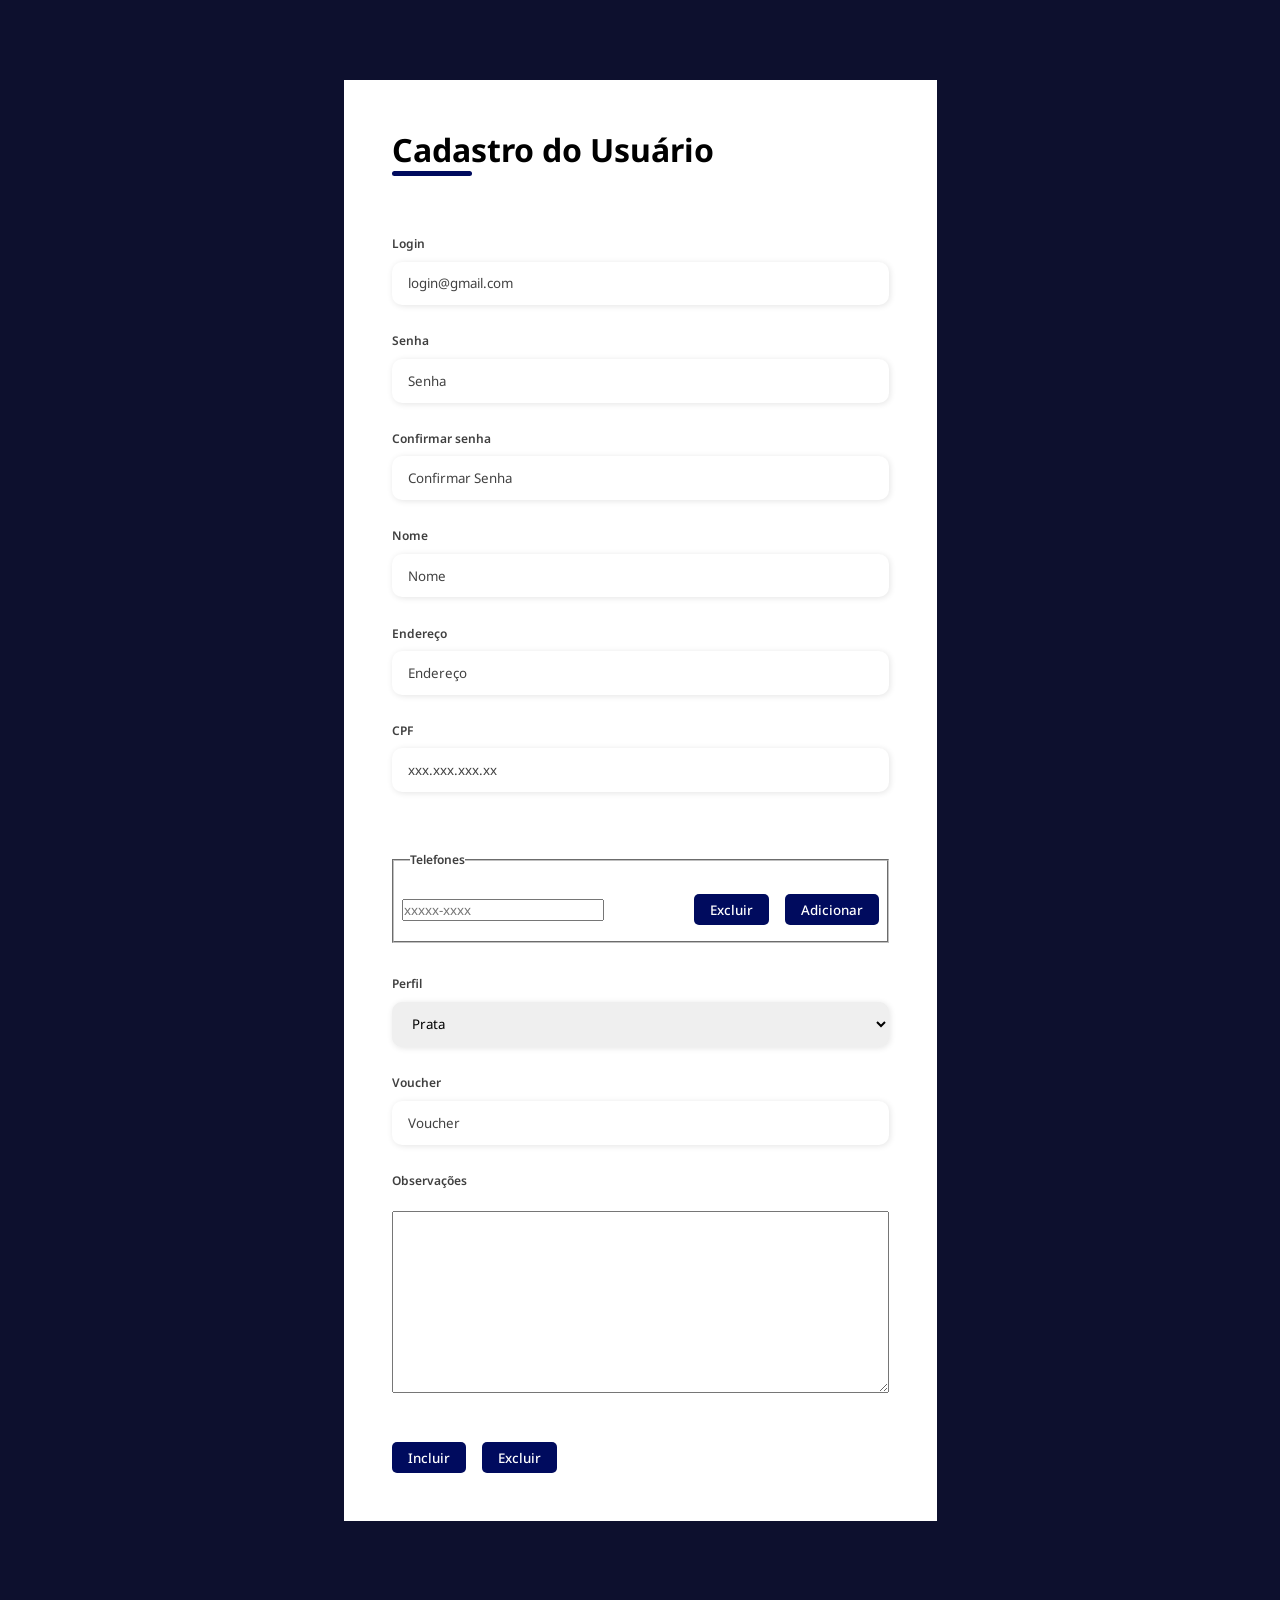
==== cadastro.html @ e81c376d "Update" ====
<!DOCTYPE html>
<html lang="pt-br">

<head>
    <meta charset="UTF-8">
    <meta name="viewport" content="width=device-width, initial-scale=1.0">
    <link rel="stylesheet" href="cadastro.css">
    <title>CP03 Cadastro</title>
</head>

<body>
    <div class="container">
        <div class="formulario">
            <form id="form" action="#">
                <div class="form-header">
                    <div class="titulo">
                        <h1>Cadastro do Usuário</h1>
                    </div>
                </div>
                <div class="cadastro-inputs">
                    <div class="input">
                        <label for="login">Login</label>
                        <input id="login" type="text" name="login" placeholder="login@gmail.com">
                    </div>
                    <div class="input">
                        <label for="password">Senha</label>
                        <input id="password" type="password" name="password" placeholder="Senha">
                    </div>
                    <div class="input">
                        <label for="confirm-password">Confirmar senha</label>
                        <input id="confirm-password" type="password" name="confirm-password"
                            placeholder="Confirmar Senha">
                    </div>
                    <div class="input">
                        <label for="nome">Nome</label>
                        <input id="nome" type="text" name="nome" placeholder="Nome" class="required"
                            oninput="firstnameValidate()">
                    </div>
                    <div class="input">
                        <label for="endereco">Endereço</label>
                        <input id="endereco" type="text" name="endereco" placeholder="Endereço">
                    </div>
                    <div class="input">
                        <label for="cpf">CPF</label>
                        <input id="cpf" type="text" name="cpf" placeholder="xxx.xxx.xxx.xx">
                    </div>
                    <div class="telefone-formulario">
                        <fieldset class="telefone-fieldset">
                            <legend class="telefone-titulo">Telefones</legend>
                            <div class="telefone-inputs">
                                <div class="input-telefone">
                                    <input id="telefone" type="tel" name="telefone" placeholder="xxxxx-xxxx">
                                </div>
                                <div class="botao-telefone">
                                    <button type=""><a href="#">Excluir</a></button>
                                    <button type=""><a href="#">Adicionar</a></button>
                                </div>
                            </div>
                        </fieldset>
                    </div>
                    <div class="input">
                        <label for="perfil">Perfil</label>
                        <select id="perfil" name="perfil">
                            <option value="A">Prata</option>
                            <option value="B">Ouro</option>
                            <option value="C">Diamante</option>
                        </select>
                    </div>
                    <div class="input">
                        <label for="voucher">Voucher</label>
                        <input id="voucher" type="text" name="voucher" placeholder="Voucher">
                    </div>
                    <div class="input">
                        <label for="cpf">Observações</label><br>
                        <textarea name="observacao" rows="10" cols="60"></textarea>
                    </div>
                </div>
                <div class="botao-login">
                    <button type="submit"><a href="#">Incluir</a></button>
                    <button type=""><a href="#">Excluir</a></button>
                </div>
            </form>
        </div>
    </div>

    <script src="scripts.js"></script>
</body>

</html>
---- cadastro.css ----
@import url('https://fonts.googleapis.com/css2?family=Noto+Sans:ital,wght@0,100..900;1,100..900&display=swap');

* {
    padding: 0;
    margin: 0;
    box-sizing: border-box;
    font-family: "Noto Sans", sans-serif;
}

body {
    display: flex;
    justify-content: center;
    align-items: center;
    background-color: #0d102e;
}

.formulario {
    width: 100%;
    display: flex;
    justify-content: center;
    align-items: center;
    flex-direction: column;
    background-color: white;
    padding: 3rem;
    margin: 5rem 0;
}

.form-header {
    margin-bottom: 3rem;
    display: flex;
}

.form-header h1::after {
    content: '';
    display: block;
    width: 5rem;
    height: 0.3rem;
    background-color: #000b5e;
    margin: 0 auto;
    position: absolute;
    border-radius: 10px;
}

.botao-login {
    display: flex;
    align-items: center;
    gap: 1rem;
    padding-top: 1rem;
}

.botao-login button {
    border: none;
    border-radius: 5px;
    background-color: #000b5e;
    padding: 0.4rem 1rem;
    cursor: pointer;
    transition: background-color .3s ease;
}

.botao-login button:hover {
    background-color: #4954a3;
}

.botao-login button a {
    text-decoration: none;
    font-weight: 500;
    color: white;
}

.cadastro-inputs {
    display: flex; 
    flex-direction: column;
    justify-content: center;
    padding: 1rem 0;
}

.input {
    display: flex;
    flex-direction: column;
    margin-bottom: 1.1rem;
}

.input select {
    margin: 0.6rem 0;
    padding: 0.8rem 1rem;
    border: none;
    border-radius: 10px;
    box-shadow: 1px 1px 6px #0000001c;
}

.input input {
    margin: 0.6rem 0;
    padding: 0.8rem 1rem;
    border: none;
    border-radius: 10px;
    box-shadow: 1px 1px 6px #0000001c;
}

.input input:hover {
    background-color: #eeeeee75;
}

.input input:focus-visible {
    outline: 1px solid #000b5e;
}

.input input::placeholder {
    color: #000000be;
}

.input label {
    font-size: 0.75rem;
    font-weight: 600;
    color: #000000c0;
}

.telefone-titulo {
    margin-left: 1rem;
    font-size: 0.75rem;
    font-weight: 600;
    color: #000000c0;
}

.telefone-fieldset {
    padding: 1rem 0;
    margin: 2rem 0;
}

.telefone-inputs {
    display: flex;
    justify-content: space-between;
    margin-top: 0.62rem;
    padding: 0 0.5rem;
}

.input-telefone {
    display: flex;
    align-items: center;
}

.input-telefone input {
    margin-right: 0.35rem;
}

.input-telefone label {
    font-size: 1rem;
    font-weight: 600;
    color: #000000c0;
}

.botao-telefone {
    display: flex;
    align-items: center;
    gap: 1rem;
}

.botao-telefone button {
    border: none;
    border-radius: 5px;
    background-color: #000b5e;
    padding: 0.4rem 1rem;
    cursor: pointer;
    transition: background-color .3s ease;
}

.botao-telefone button:hover {
    background-color: #4954a3;
}

.botao-telefone button a {
    text-decoration: none;
    font-weight: 500;
    color: white;
}

/* .span-required {
    display: none;
    font-size: 11px;
    margin: 0 0 0 2px;
    color: #e63636;
} */
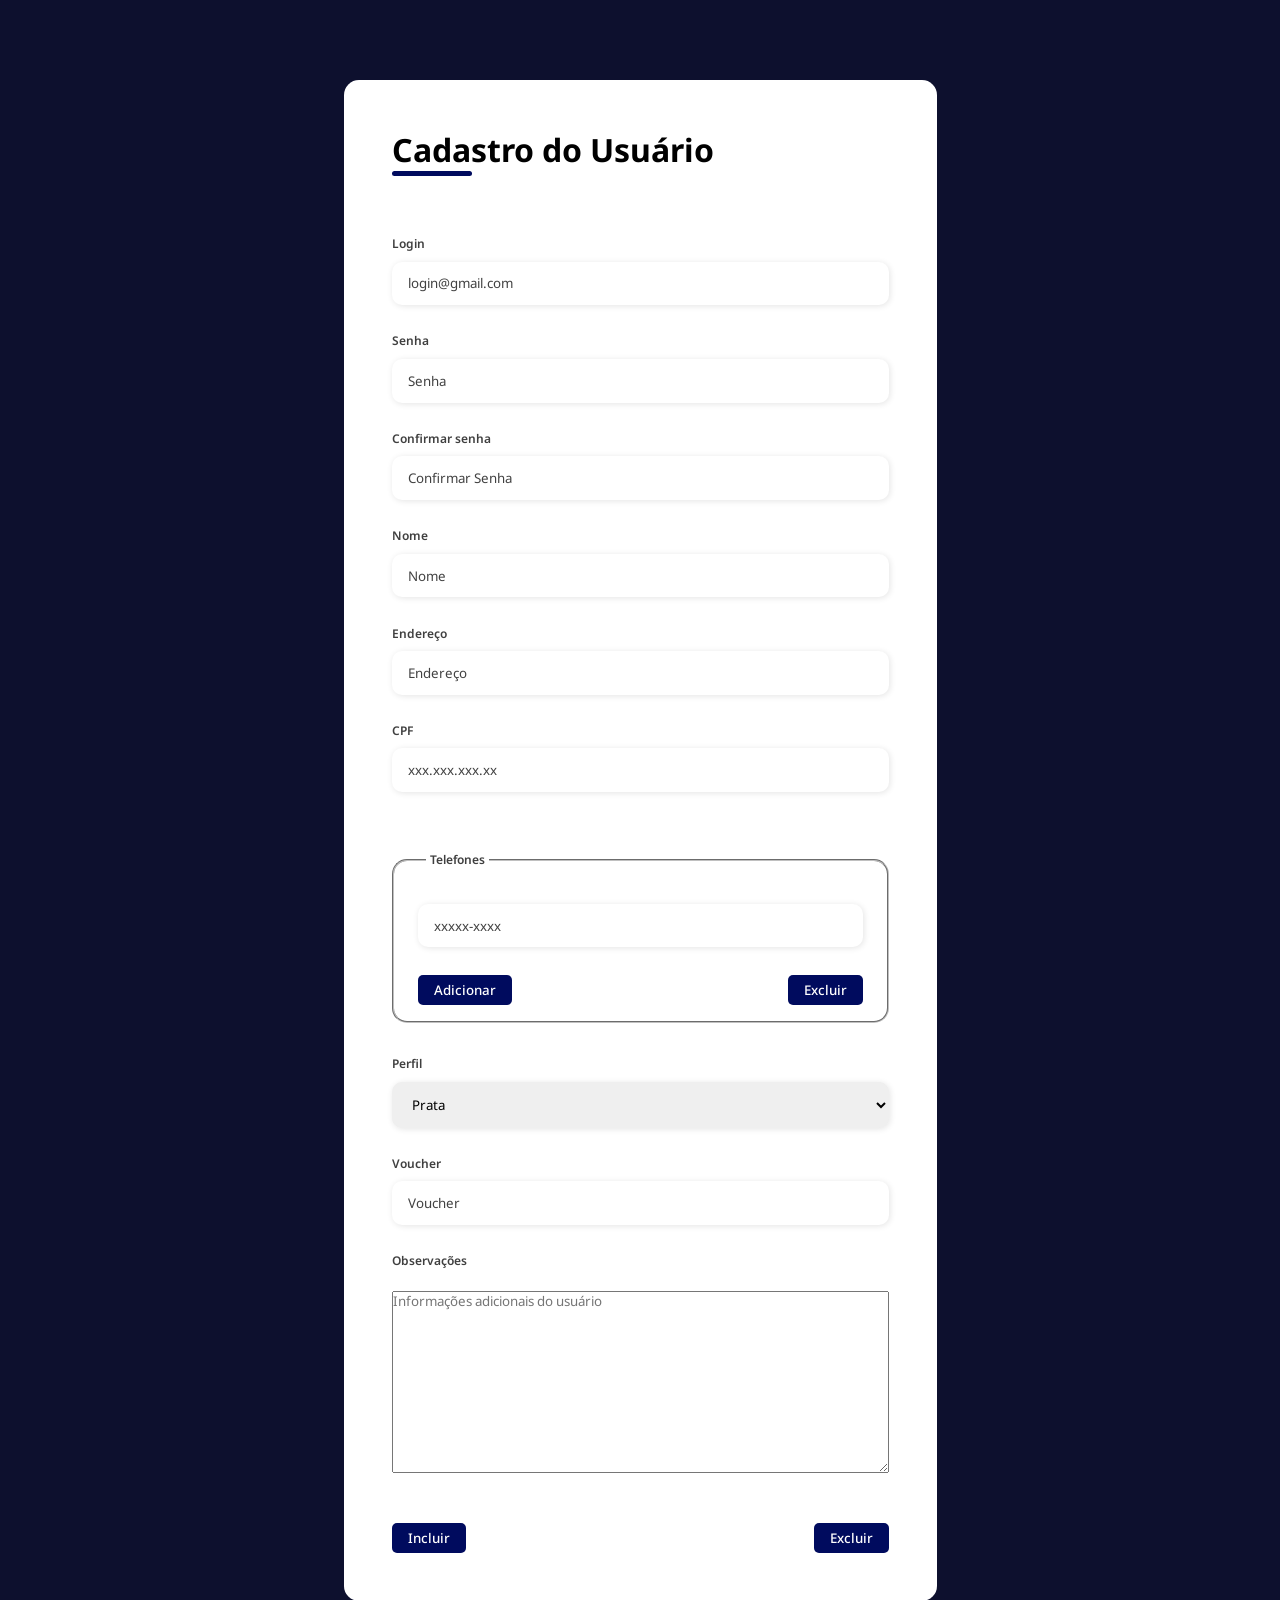
==== commit 6dde5e51: "Update" ====
--- a/cadastro.html
+++ b/cadastro.html
@@ -19,60 +19,68 @@
                 </div>
                 <div class="cadastro-inputs">
                     <div class="input">
-                        <label for="login">Login</label>
-                        <input id="login" type="text" name="login" placeholder="login@gmail.com">
+                        <!-- i = 0 -->
+                        <label for="login">Login</label> 
+                        <input class="input-box" id="login" type="text" name="login" placeholder="login@gmail.com">
                     </div>
                     <div class="input">
+                        <!-- i = 1 -->
                         <label for="password">Senha</label>
-                        <input id="password" type="password" name="password" placeholder="Senha">
+                        <input class="input-box" id="password" type="password" name="password" placeholder="Senha">
                     </div>
                     <div class="input">
+                        <!-- i = 2 -->
                         <label for="confirm-password">Confirmar senha</label>
-                        <input id="confirm-password" type="password" name="confirm-password"
+                        <input class="input-box" id="confirm-password" type="password" name="confirm-password"
                             placeholder="Confirmar Senha">
                     </div>
                     <div class="input">
+                        <!-- i = 3 -->
                         <label for="nome">Nome</label>
-                        <input id="nome" type="text" name="nome" placeholder="Nome" class="required"
+                        <input class="input-box" id="nome" type="text" name="nome" placeholder="Nome" class="required"
                             oninput="firstnameValidate()">
                     </div>
                     <div class="input">
+                        <!-- i = 4 -->
                         <label for="endereco">Endereço</label>
-                        <input id="endereco" type="text" name="endereco" placeholder="Endereço">
+                        <input class="input-box" id="endereco" type="text" name="endereco" placeholder="Endereço">
                     </div>
                     <div class="input">
+                        <!-- i = 5 -->
                         <label for="cpf">CPF</label>
-                        <input id="cpf" type="text" name="cpf" placeholder="xxx.xxx.xxx.xx">
+                        <input class="input-box" id="cpf" type="text" name="cpf" placeholder="xxx.xxx.xxx.xx">
                     </div>
                     <div class="telefone-formulario">
                         <fieldset class="telefone-fieldset">
                             <legend class="telefone-titulo">Telefones</legend>
                             <div class="telefone-inputs">
                                 <div class="input-telefone">
-                                    <input id="telefone" type="tel" name="telefone" placeholder="xxxxx-xxxx">
+                                    <input class="input-telefone-box" id="telefone" type="tel" name="telefone" placeholder="xxxxx-xxxx">
                                 </div>
                                 <div class="botao-telefone">
-                                    <button type=""><a href="#">Excluir</a></button>
-                                    <button type=""><a href="#">Adicionar</a></button>
+                                    <button id="adicionar-telefone" type=""><a href="#">Adicionar</a></button>
+                                    <button id="excluir-telefone" type=""><a href="#">Excluir</a></button>
                                 </div>
                             </div>
                         </fieldset>
                     </div>
                     <div class="input">
+                        <!-- i = 6 -->
                         <label for="perfil">Perfil</label>
-                        <select id="perfil" name="perfil">
+                        <select class="input-box" id="perfil" name="perfil">
                             <option value="A">Prata</option>
                             <option value="B">Ouro</option>
                             <option value="C">Diamante</option>
                         </select>
                     </div>
                     <div class="input">
+                        <!-- i = 7 -->
                         <label for="voucher">Voucher</label>
-                        <input id="voucher" type="text" name="voucher" placeholder="Voucher">
+                        <input class="input-box" id="voucher" type="text" name="voucher" placeholder="Voucher">
                     </div>
                     <div class="input">
                         <label for="cpf">Observações</label><br>
-                        <textarea name="observacao" rows="10" cols="60"></textarea>
+                        <textarea id="textarea-box" name="observacao" placeholder="Informações adicionais do usuário" rows="10" cols="60"></textarea>
                     </div>
                 </div>
                 <div class="botao-login">
--- a/cadastro.css
+++ b/cadastro.css
@@ -23,6 +23,7 @@
     background-color: white;
     padding: 3rem;
     margin: 5rem 0;
+    border-radius: 15px;
 }
 
 .form-header {
@@ -44,7 +45,7 @@
 .botao-login {
     display: flex;
     align-items: center;
-    gap: 1rem;
+    justify-content: space-between;
     padding-top: 1rem;
 }
 
@@ -74,6 +75,7 @@
     padding: 1rem 0;
 }
 
+.input-telefone,
 .input {
     display: flex;
     flex-direction: column;
@@ -88,6 +90,7 @@
     box-shadow: 1px 1px 6px #0000001c;
 }
 
+.input-telefone input,
 .input input {
     margin: 0.6rem 0;
     padding: 0.8rem 1rem;
@@ -96,14 +99,17 @@
     box-shadow: 1px 1px 6px #0000001c;
 }
 
+.input-telefone input:hover,
 .input input:hover {
     background-color: #eeeeee75;
 }
 
+.input-telefone input:focus-visible,
 .input input:focus-visible {
     outline: 1px solid #000b5e;
 }
 
+.input-telefone input::placeholder,
 .input input::placeholder {
     color: #000000be;
 }
@@ -116,42 +122,29 @@
 
 .telefone-titulo {
     margin-left: 1rem;
+    padding: 0 0.25rem;
     font-size: 0.75rem;
     font-weight: 600;
     color: #000000c0;
 }
 
 .telefone-fieldset {
-    padding: 1rem 0;
+    padding: 1rem;
     margin: 2rem 0;
+    border-radius: 15px;
 }
 
 .telefone-inputs {
     display: flex;
-    justify-content: space-between;
+    flex-direction: column;
     margin-top: 0.62rem;
     padding: 0 0.5rem;
-}
-
-.input-telefone {
-    display: flex;
-    align-items: center;
-}
-
-.input-telefone input {
-    margin-right: 0.35rem;
-}
-
-.input-telefone label {
-    font-size: 1rem;
-    font-weight: 600;
-    color: #000000c0;
 }
 
 .botao-telefone {
     display: flex;
     align-items: center;
-    gap: 1rem;
+    justify-content: space-between;
 }
 
 .botao-telefone button {
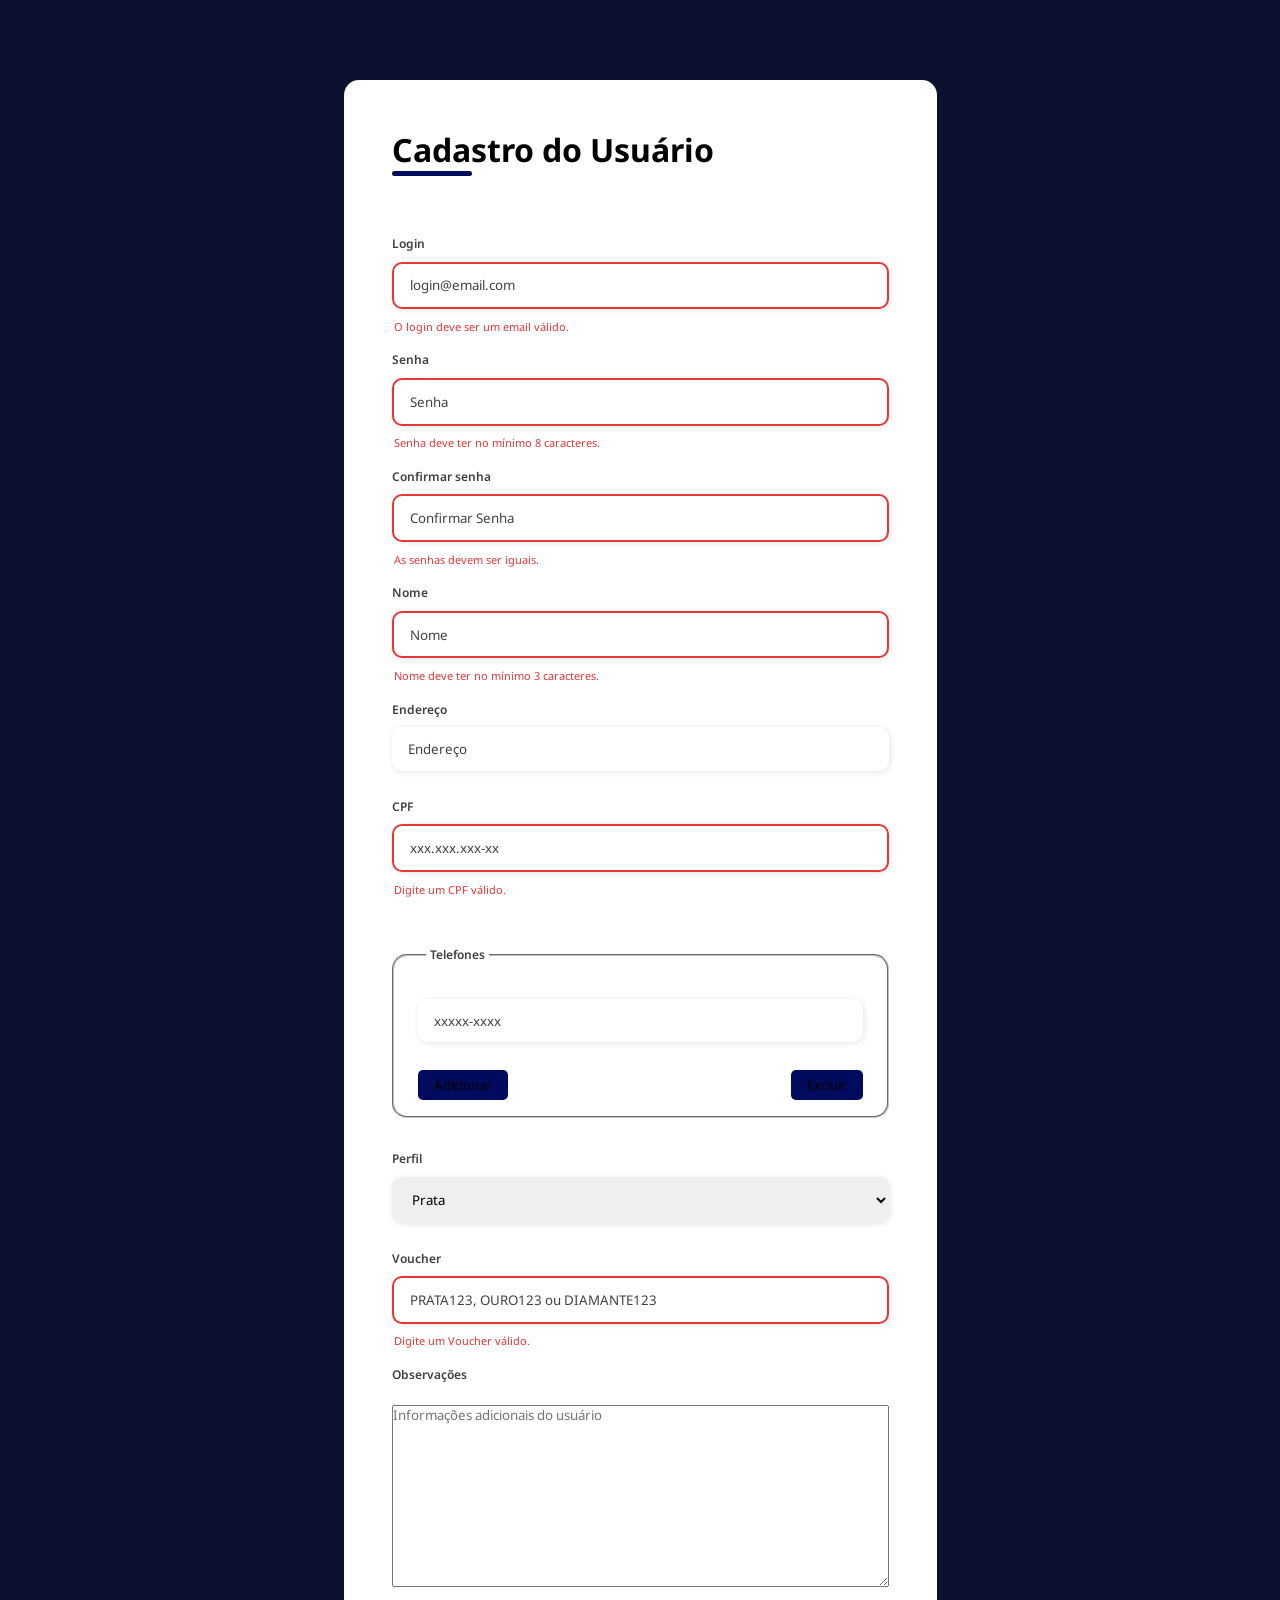
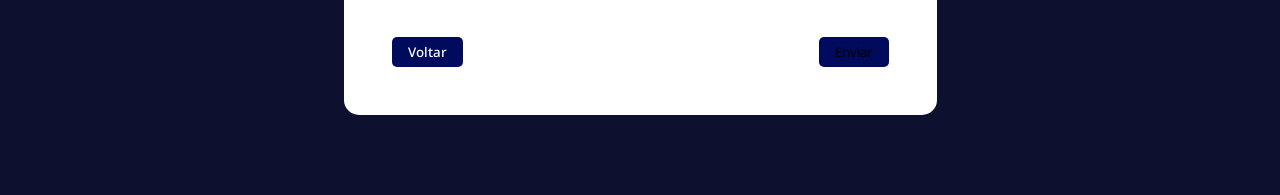
==== commit 21f1fdfb: "Update" ====
--- a/cadastro.html
+++ b/cadastro.html
@@ -19,64 +19,61 @@
                 </div>
                 <div class="cadastro-inputs">
                     <div class="input">
-                        <!-- i = 0 -->
                         <label for="login">Login</label> 
-                        <input class="input-box" id="login" type="text" name="login" placeholder="login@gmail.com">
+                        <input class="input-box" id="login" type="text" name="login" placeholder="login@email.com" oninput="validarLogin()">
+                        <span class="span-required">O login deve ser um email válido.</span>
                     </div>
                     <div class="input">
-                        <!-- i = 1 -->
                         <label for="password">Senha</label>
-                        <input class="input-box" id="password" type="password" name="password" placeholder="Senha">
+                        <input class="input-box" id="password" type="password" name="password" placeholder="Senha" oninput="validarSenha()">
+                        <span class="span-required">Senha deve ter no mínimo 8 caracteres.</span>
                     </div>
                     <div class="input">
-                        <!-- i = 2 -->
                         <label for="confirm-password">Confirmar senha</label>
-                        <input class="input-box" id="confirm-password" type="password" name="confirm-password"
-                            placeholder="Confirmar Senha">
+                        <input class="input-box" id="confirm-password" type="password" name="confirm-password" placeholder="Confirmar Senha" oninput="validarConfirmarSenha()">
+                        <span class="span-required">As senhas devem ser iguais.</span>
                     </div>
                     <div class="input">
-                        <!-- i = 3 -->
                         <label for="nome">Nome</label>
-                        <input class="input-box" id="nome" type="text" name="nome" placeholder="Nome" class="required"
-                            oninput="firstnameValidate()">
+                        <input class="input-box" id="nome" type="text" name="nome" placeholder="Nome" class="required" oninput="validarNome()">
+                        <span class="span-required">Nome deve ter no mínimo 3 caracteres.</span>
                     </div>
                     <div class="input">
-                        <!-- i = 4 -->
                         <label for="endereco">Endereço</label>
-                        <input class="input-box" id="endereco" type="text" name="endereco" placeholder="Endereço">
+                        <input class="input-box" id="endereco" type="text" name="endereco" placeholder="Endereço" oninput="validarEndereco()">
+                        <span class="span-required"></span>
                     </div>
                     <div class="input">
-                        <!-- i = 5 -->
                         <label for="cpf">CPF</label>
-                        <input class="input-box" id="cpf" type="text" name="cpf" placeholder="xxx.xxx.xxx.xx">
+                        <input class="input-box" id="cpf" type="text" name="cpf" placeholder="xxx.xxx.xxx-xx" oninput="validarCPF()">
+                        <span class="span-required">Digite um CPF válido.</span>
                     </div>
                     <div class="telefone-formulario">
                         <fieldset class="telefone-fieldset">
                             <legend class="telefone-titulo">Telefones</legend>
-                            <div class="telefone-inputs">
+                            <div id="telefone-inputs" class="telefone-inputs">
                                 <div class="input-telefone">
                                     <input class="input-telefone-box" id="telefone" type="tel" name="telefone" placeholder="xxxxx-xxxx">
                                 </div>
                                 <div class="botao-telefone">
-                                    <button id="adicionar-telefone" type=""><a href="#">Adicionar</a></button>
-                                    <button id="excluir-telefone" type=""><a href="#">Excluir</a></button>
+                                    <button id="adicionar-telefone" type="button" onclick="adicionarTel()">Adicionar</button>
+                                    <button id="excluir-telefone" type="button" onclick="excluirTel()">Excluir</button>
                                 </div>
                             </div>
                         </fieldset>
                     </div>
                     <div class="input">
-                        <!-- i = 6 -->
                         <label for="perfil">Perfil</label>
-                        <select class="input-box" id="perfil" name="perfil">
+                        <select id="select-perfil-box" name="perfil">
                             <option value="A">Prata</option>
                             <option value="B">Ouro</option>
                             <option value="C">Diamante</option>
                         </select>
                     </div>
                     <div class="input">
-                        <!-- i = 7 -->
                         <label for="voucher">Voucher</label>
-                        <input class="input-box" id="voucher" type="text" name="voucher" placeholder="Voucher">
+                        <input class="input-box" id="voucher" type="text" name="voucher" placeholder="PRATA123, OURO123 ou DIAMANTE123" oninput="validarVoucher()">
+                        <span class="span-required">Digite um Voucher válido.</span>
                     </div>
                     <div class="input">
                         <label for="cpf">Observações</label><br>
@@ -84,8 +81,8 @@
                     </div>
                 </div>
                 <div class="botao-login">
-                    <button type="submit"><a href="#">Incluir</a></button>
-                    <button type=""><a href="#">Excluir</a></button>
+                    <button type="button"><a href="login.html">Voltar</a></button>
+                    <button type="submit">Enviar</button>
                 </div>
             </form>
         </div>
--- a/cadastro.css
+++ b/cadastro.css
@@ -166,9 +166,16 @@
     color: white;
 }
 
-/* .span-required {
+#resultado {
+    margin: 1rem;
+    font-size: 0.75rem;
+    font-weight: 600;
+    color: #000000c0;
+}
+
+.span-required {
     display: none;
     font-size: 11px;
     margin: 0 0 0 2px;
     color: #e63636;
-} */+}
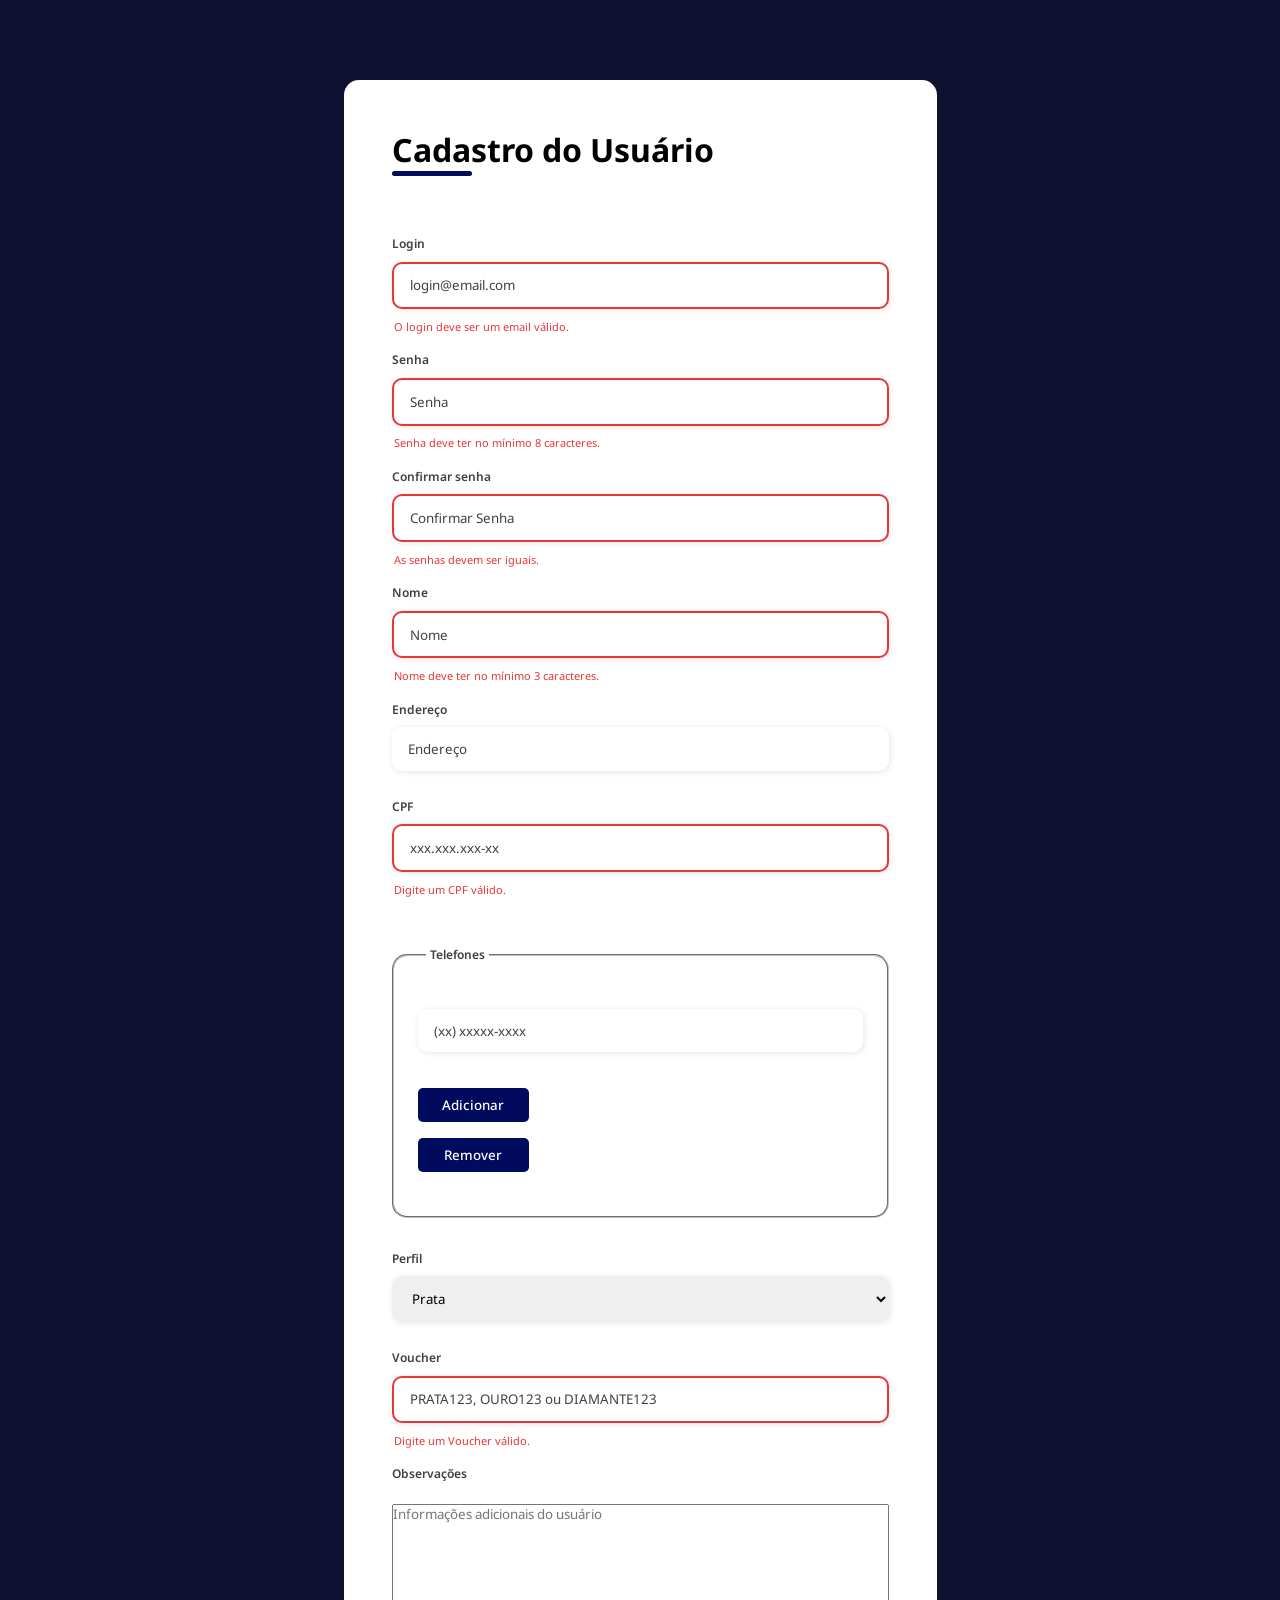
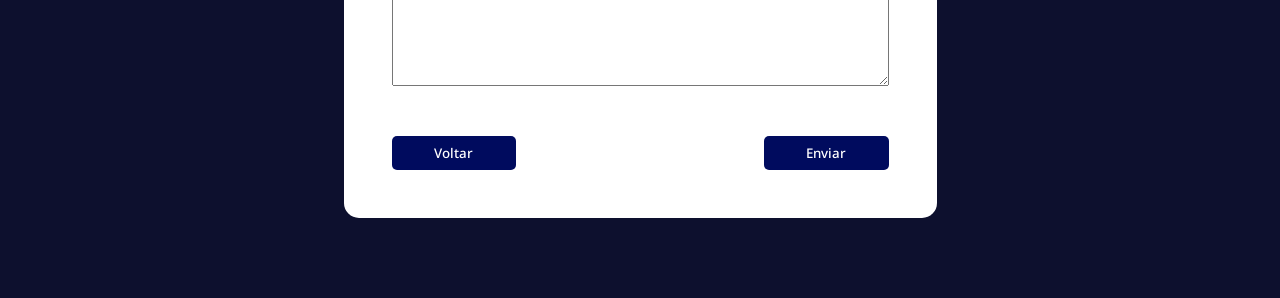
==== commit b7606240: "Update" ====
--- a/cadastro.html
+++ b/cadastro.html
@@ -53,12 +53,10 @@
                             <legend class="telefone-titulo">Telefones</legend>
                             <div id="telefone-inputs" class="telefone-inputs">
                                 <div class="input-telefone">
-                                    <input class="input-telefone-box" id="telefone" type="tel" name="telefone" placeholder="xxxxx-xxxx">
+                                    <input class="input-telefone-box" type="tel" name="telefone" placeholder="(xx) xxxxx-xxxx">
                                 </div>
-                                <div class="botao-telefone">
-                                    <button id="adicionar-telefone" type="button" onclick="adicionarTel()">Adicionar</button>
-                                    <button id="excluir-telefone" type="button" onclick="excluirTel()">Excluir</button>
-                                </div>
+                                <button class="botao-telefone" id="adicionar-telefone" type="button" onclick="adicionarTel()">Adicionar</button>
+                                <button class="botao-telefone" id="excluir-telefone" type="button" onclick="excluirTel()">Remover</button>
                             </div>
                         </fieldset>
                     </div>
--- a/cadastro.css
+++ b/cadastro.css
@@ -53,9 +53,12 @@
     border: none;
     border-radius: 5px;
     background-color: #000b5e;
-    padding: 0.4rem 1rem;
+    width: 25%;
+    padding: 0.5rem 1rem;
     cursor: pointer;
     transition: background-color .3s ease;
+    font-weight: 500;
+    color: white;
 }
 
 .botao-login button:hover {
@@ -137,33 +140,28 @@
 .telefone-inputs {
     display: flex;
     flex-direction: column;
-    margin-top: 0.62rem;
-    padding: 0 0.5rem;
+    margin: 0.75rem 0;
+    padding: 0.5rem;
 }
 
 .botao-telefone {
     display: flex;
     align-items: center;
-    justify-content: space-between;
-}
-
-.botao-telefone button {
+    justify-content: center;
+    width: 25%;
     border: none;
     border-radius: 5px;
     background-color: #000b5e;
-    padding: 0.4rem 1rem;
+    margin: 0.5rem 0;
+    padding: 0.5rem 1rem;
     cursor: pointer;
     transition: background-color .3s ease;
+    font-weight: 500;
+    color: white;
 }
 
-.botao-telefone button:hover {
+.botao-telefone:hover {
     background-color: #4954a3;
-}
-
-.botao-telefone button a {
-    text-decoration: none;
-    font-weight: 500;
-    color: white;
 }
 
 #resultado {
